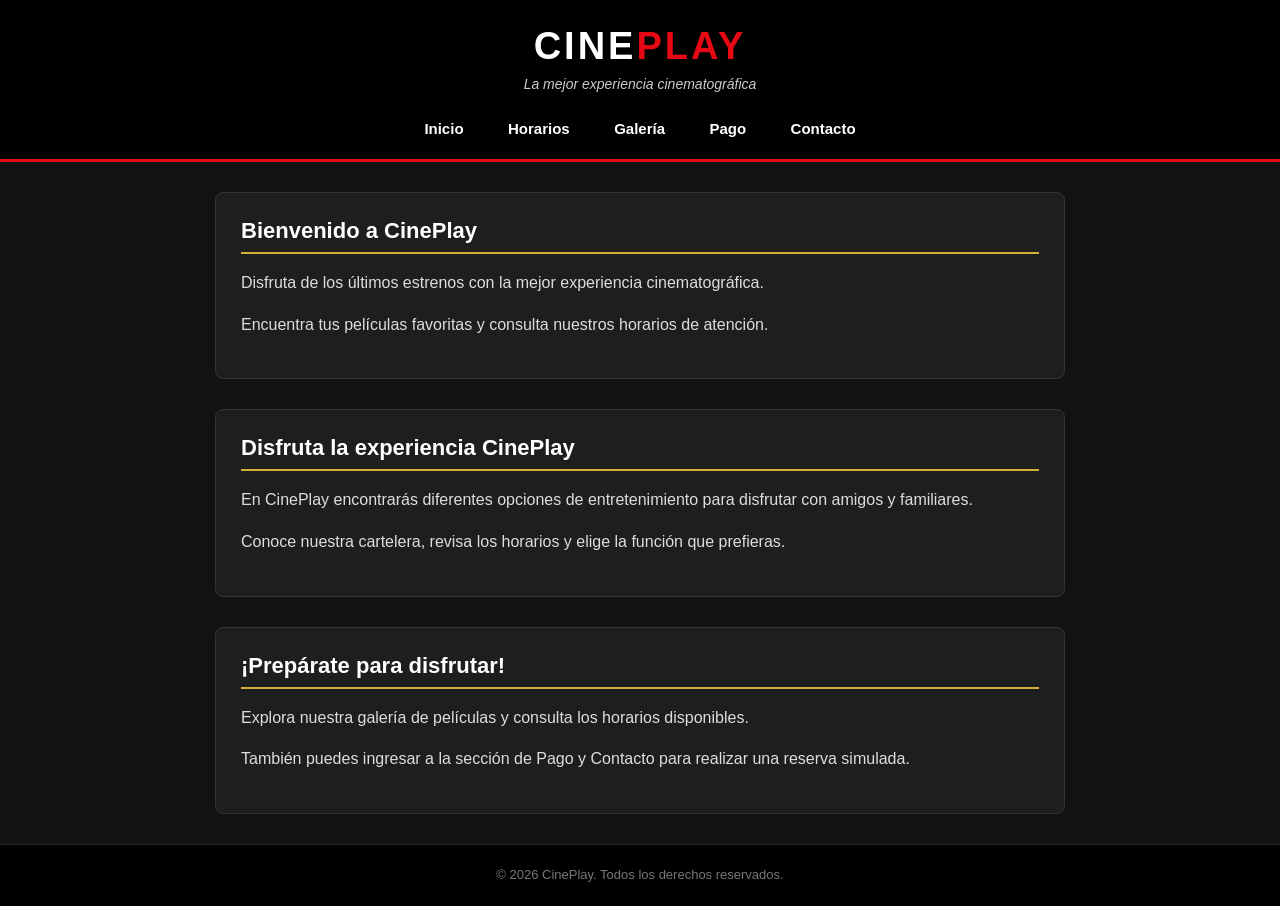
==== index.html @ 296383da "restructure to deploy in ghpages" ====
<!DOCTYPE html>
<html lang="es">
    <head>
        <title>CinePlay - Inicio</title>
        <meta charset="UTF-8">
        <meta name="viewport" content="width=device-width, initial-scale=1.0">

        <!-- Conexión con la hoja de estilos -->
        <link rel="stylesheet" href="estilos.css">
    </head>

    <body>

        <!-- ENCABEZADO Y LOGO DE CINEPLAY -->
        <header>
            <h1>
                <span>CINE</span><span>PLAY</span>
            </h1>

            <p>La mejor experiencia cinematográfica</p>

            <!-- Menú de navegación -->
            <nav>
                <ul>
                <li><a href="index.html">Inicio</a></li>
                <li><a href="horarios.html">Horarios</a></li>
                <li><a href="galeria.html">Galería</a></li>
                <li><a href="pago-contacto.html">Pago</a></li>
                <li><a href="form-contacto.html">Contacto</a></li>
                </ul>
            </nav>
        </header>

        <!-- CONTENIDO PRINCIPAL -->
        <main>

            <!-- Sección de bienvenida -->
            <section>
                <h2>Bienvenido a CinePlay</h2>

                <p>
                    Disfruta de los últimos estrenos con la mejor
                    experiencia cinematográfica.
                </p>

                <p>
                    Encuentra tus películas favoritas y consulta
                    nuestros horarios de atención.
                </p>
            </section>

            <!-- Sección de información -->
            <section>
                <h2>Disfruta la experiencia CinePlay</h2>

                <p>
                    En CinePlay encontrarás diferentes opciones de
                    entretenimiento para disfrutar con amigos y familiares.
                </p>

                <p>
                    Conoce nuestra cartelera, revisa los horarios
                    y elige la función que prefieras.
                </p>
            </section>

            <!-- Sección de invitación -->
            <section>
                <h2>¡Prepárate para disfrutar!</h2>

                <p>
                    Explora nuestra galería de películas y consulta
                    los horarios disponibles.
                </p>

                <p>
                    También puedes ingresar a la sección de Pago y
                    Contacto para realizar una reserva simulada.
                </p>
            </section>

        </main>

        <!-- PIE DE PÁGINA -->
        <footer>
            <p>&copy; 2026 CinePlay. Todos los derechos reservados.</p>
        </footer>

    </body>
</html>
---- estilos.css ----
/* ==========================================
   1. ESTILOS GENERALES
   ========================================== */

body {
    background-color: #121212;
    color: #ffffff;
    font-family: Arial, Helvetica, sans-serif;
    margin: 0;
    padding: 0;
}


/* ==========================================
   2. ENCABEZADO Y NAVEGACIÓN
   ========================================== */

header {
    background-color: #000000;
    text-align: center;
    padding: 25px 15px 15px 15px;
    border-bottom: 3px solid #e50914;
}

/* Nombre de la marca */

header h1 {
    font-size: 38px;
    margin: 0;
    letter-spacing: 3px;
    font-weight: bold;
}

header h1 span:nth-child(1) {
    color: #ffffff;
}

header h1 span:nth-child(2) {
    color: #e50914;
}

header p {
    color: #cccccc;
    font-size: 14px;
    margin-top: 5px;
    margin-bottom: 20px;
    font-style: italic;
}


/* Menú de navegación */

nav ul {
    list-style: none;
    padding: 0;
    margin: 0;
}

nav li {
    display: inline-block;
    margin: 0 12px;
}

nav a {
    color: #ffffff;
    text-decoration: none;
    font-weight: bold;
    font-size: 15px;
    padding: 5px 8px;
}

nav a:hover {
    color: #e50914;
    border-bottom: 2px solid #e50914;
}


/* ==========================================
   3. CONTENIDO PRINCIPAL
   ========================================== */

main {
    width: 90%;
    max-width: 850px;
    margin: 30px auto;
}

section {
    background-color: #1e1e1e;
    padding: 25px;
    margin-bottom: 30px;
    border-radius: 8px;
    border: 1px solid #333333;
}

h2 {
    color: #ffffff;
    font-size: 22px;
    margin-top: 0;
    margin-bottom: 15px;
    padding-bottom: 8px;
    border-bottom: 2px solid #d4af37;
}

p {
    line-height: 1.6;
    color: #dddddd;
}

ul {
    color: #dddddd;
    line-height: 1.8;
}


/* ==========================================
   4. FORMULARIOS
   ========================================== */

form {
    margin-top: 15px;
}

fieldset {
    border: 1px solid #444444;
    border-radius: 6px;
    padding: 20px;
    margin-bottom: 20px;
    background-color: #181818;
}

legend {
    color: #d4af37;
    font-weight: bold;
    font-size: 16px;
    padding: 0 10px;
}

label {
    display: inline-block;
    margin-bottom: 6px;
    font-weight: bold;
    font-size: 14px;
    color: #ffffff;
}


/* Campos de los formularios */

input[type="text"],
input[type="number"],
input[type="month"],
input[type="password"],
input[type="email"],
select,
textarea {
    width: 100%;
    padding: 10px;
    background-color: #2a2a2a;
    border: 1px solid #555555;
    color: #ffffff;
    border-radius: 4px;
    font-size: 14px;
    box-sizing: border-box;
}


/* Efecto al seleccionar un campo */

input:focus,
select:focus,
textarea:focus {
    border-color: #d4af37;
    outline: none;
    background-color: #333333;
}

textarea {
    resize: vertical;
}


/* ==========================================
   5. BOTONES
   ========================================== */

button[type="submit"] {
    background-color: #e50914;
    color: #ffffff;
    border: none;
    padding: 12px 28px;
    font-size: 16px;
    font-weight: bold;
    border-radius: 4px;
    cursor: pointer;
}

button[type="submit"]:hover {
    background-color: #b20710;
}


/* ==========================================
   6. PIE DE PÁGINA
   ========================================== */

footer {
    background-color: #000000;
    text-align: center;
    padding: 20px 10px;
    border-top: 1px solid #222222;
}

footer p {
    color: #777777;
    font-size: 13px;
    margin: 0;
}
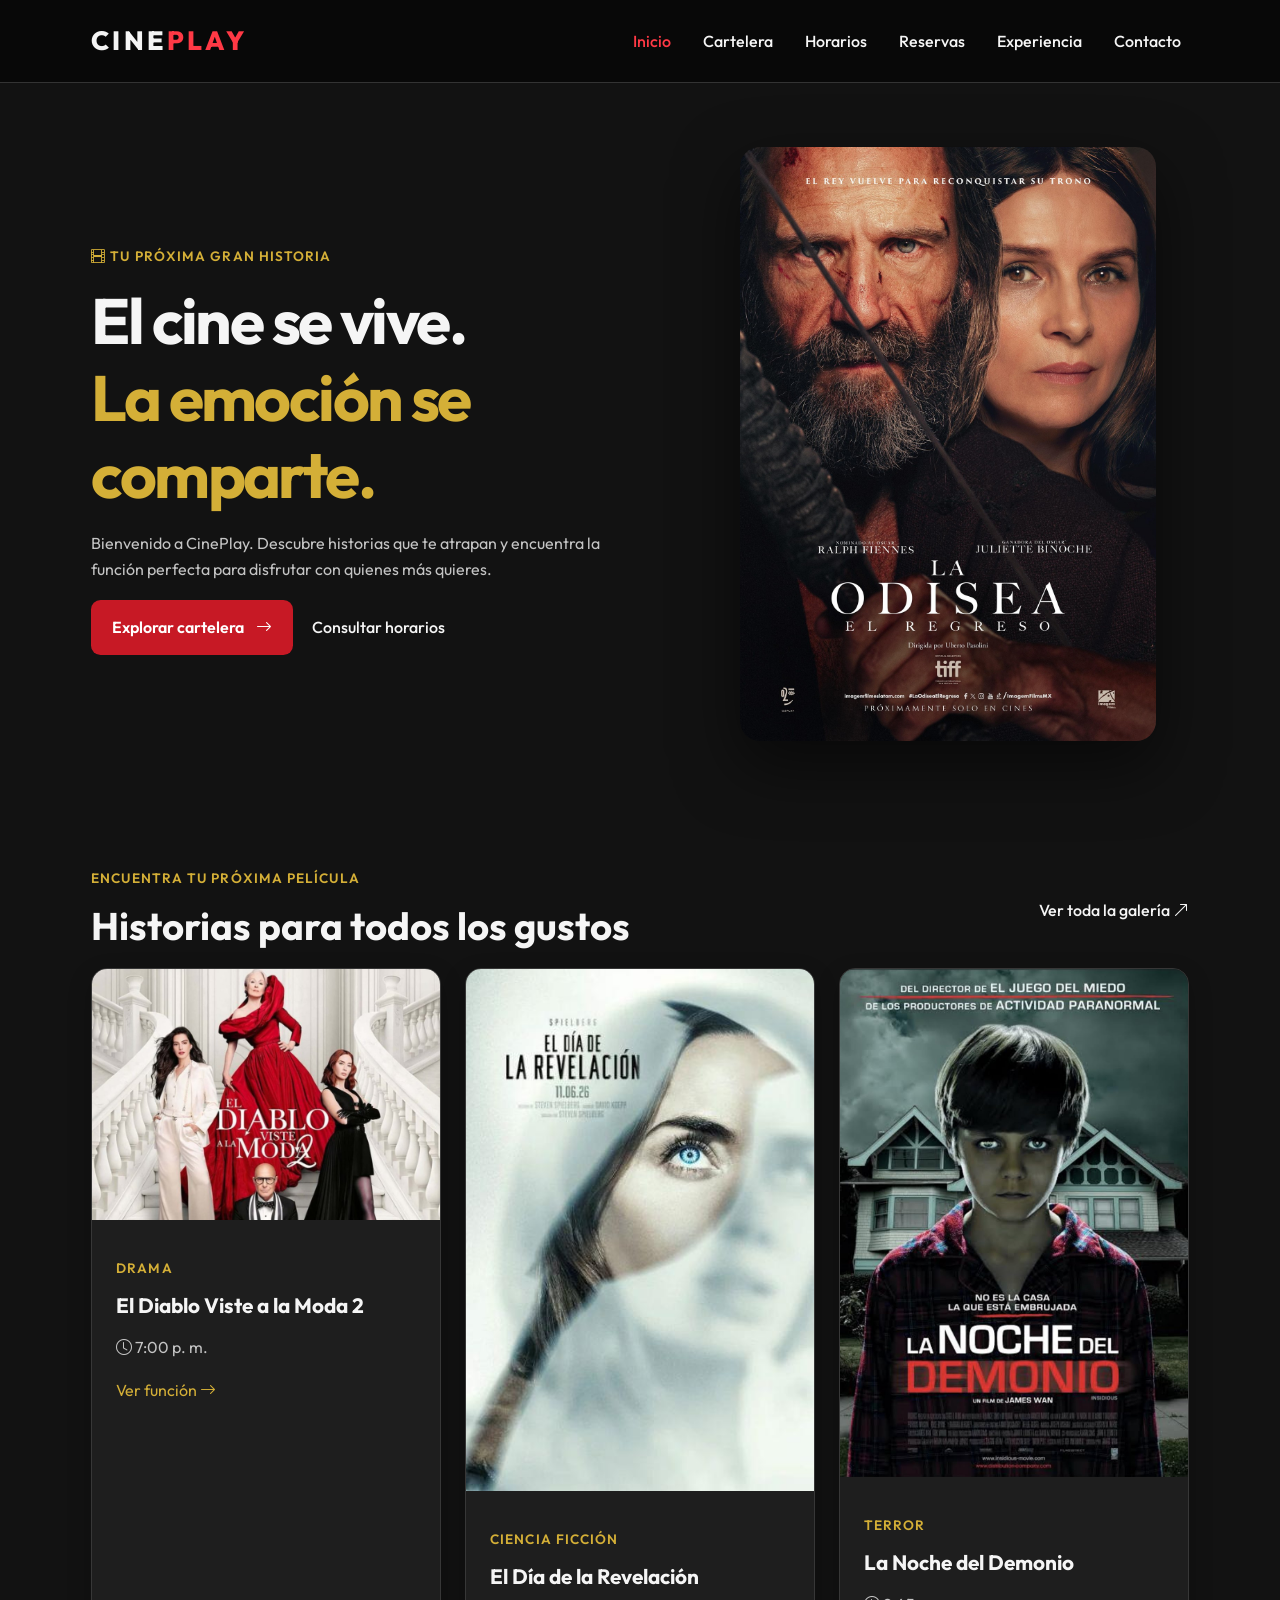
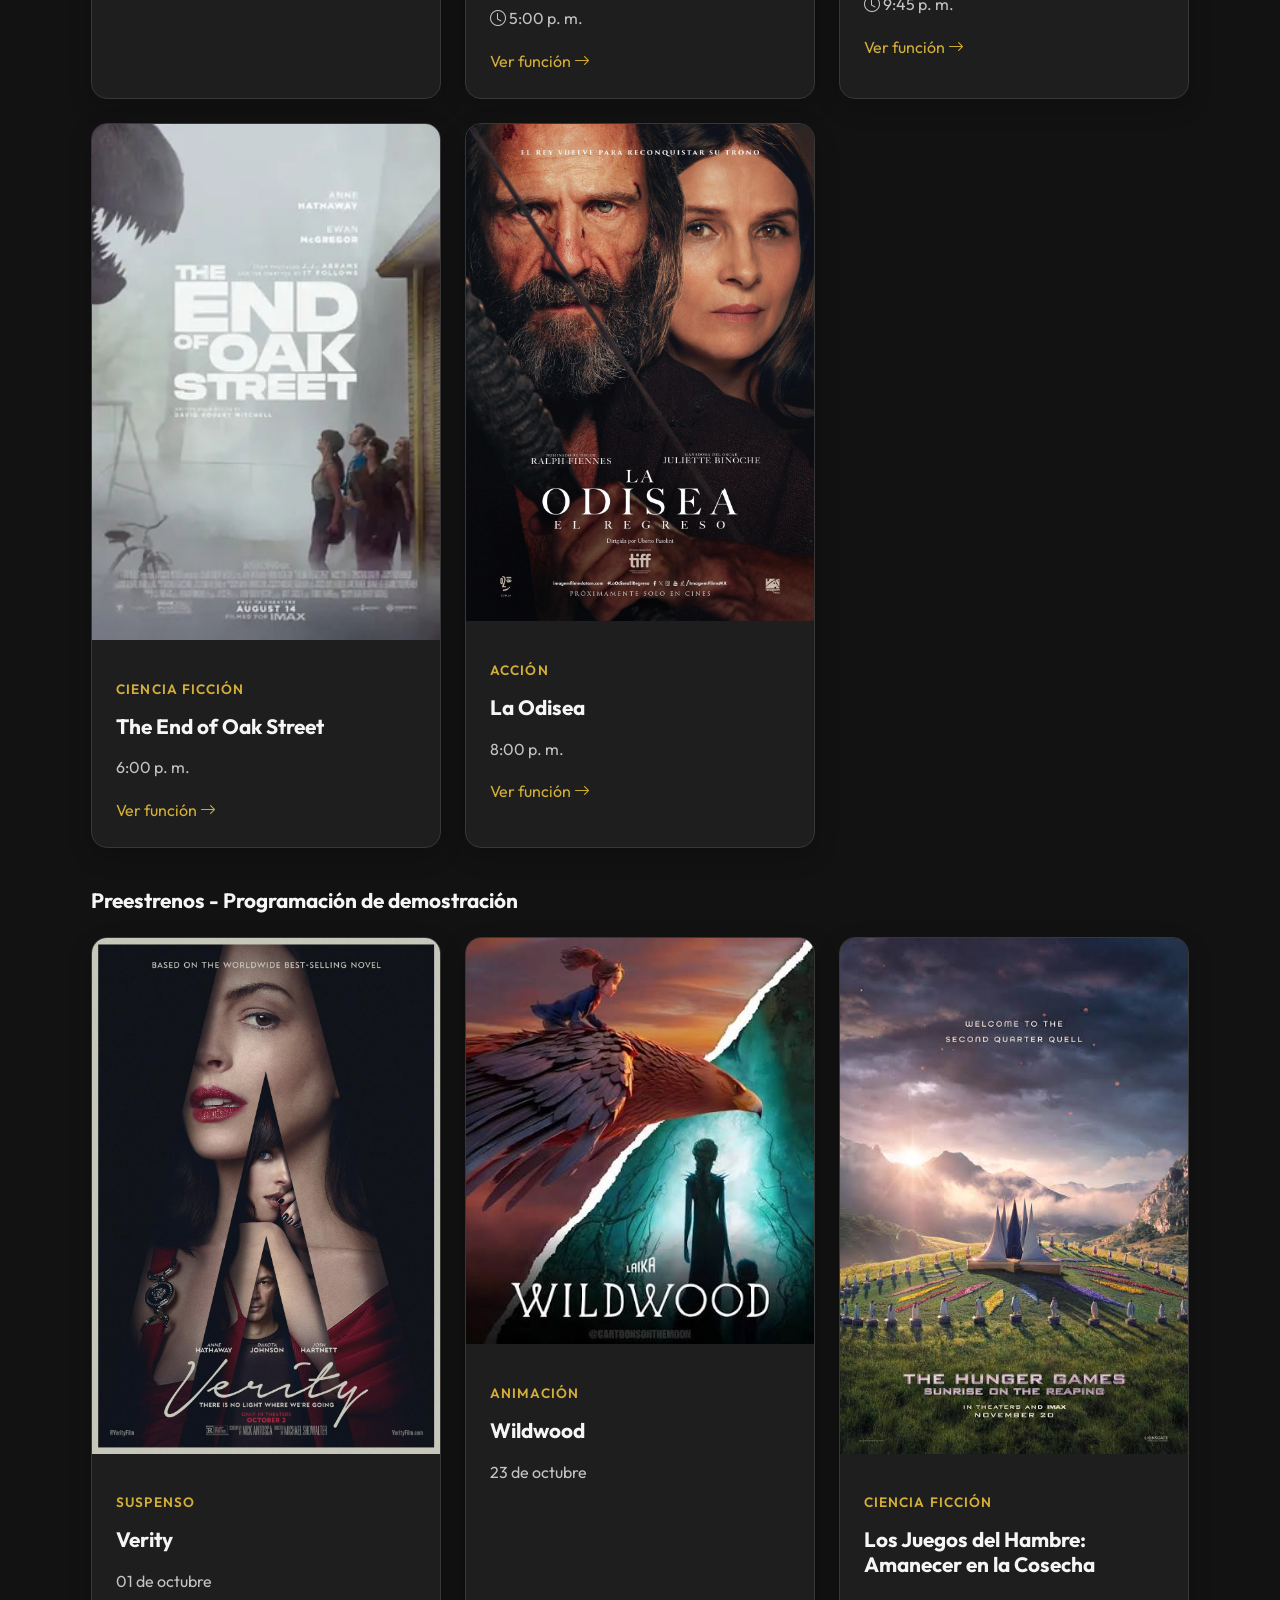
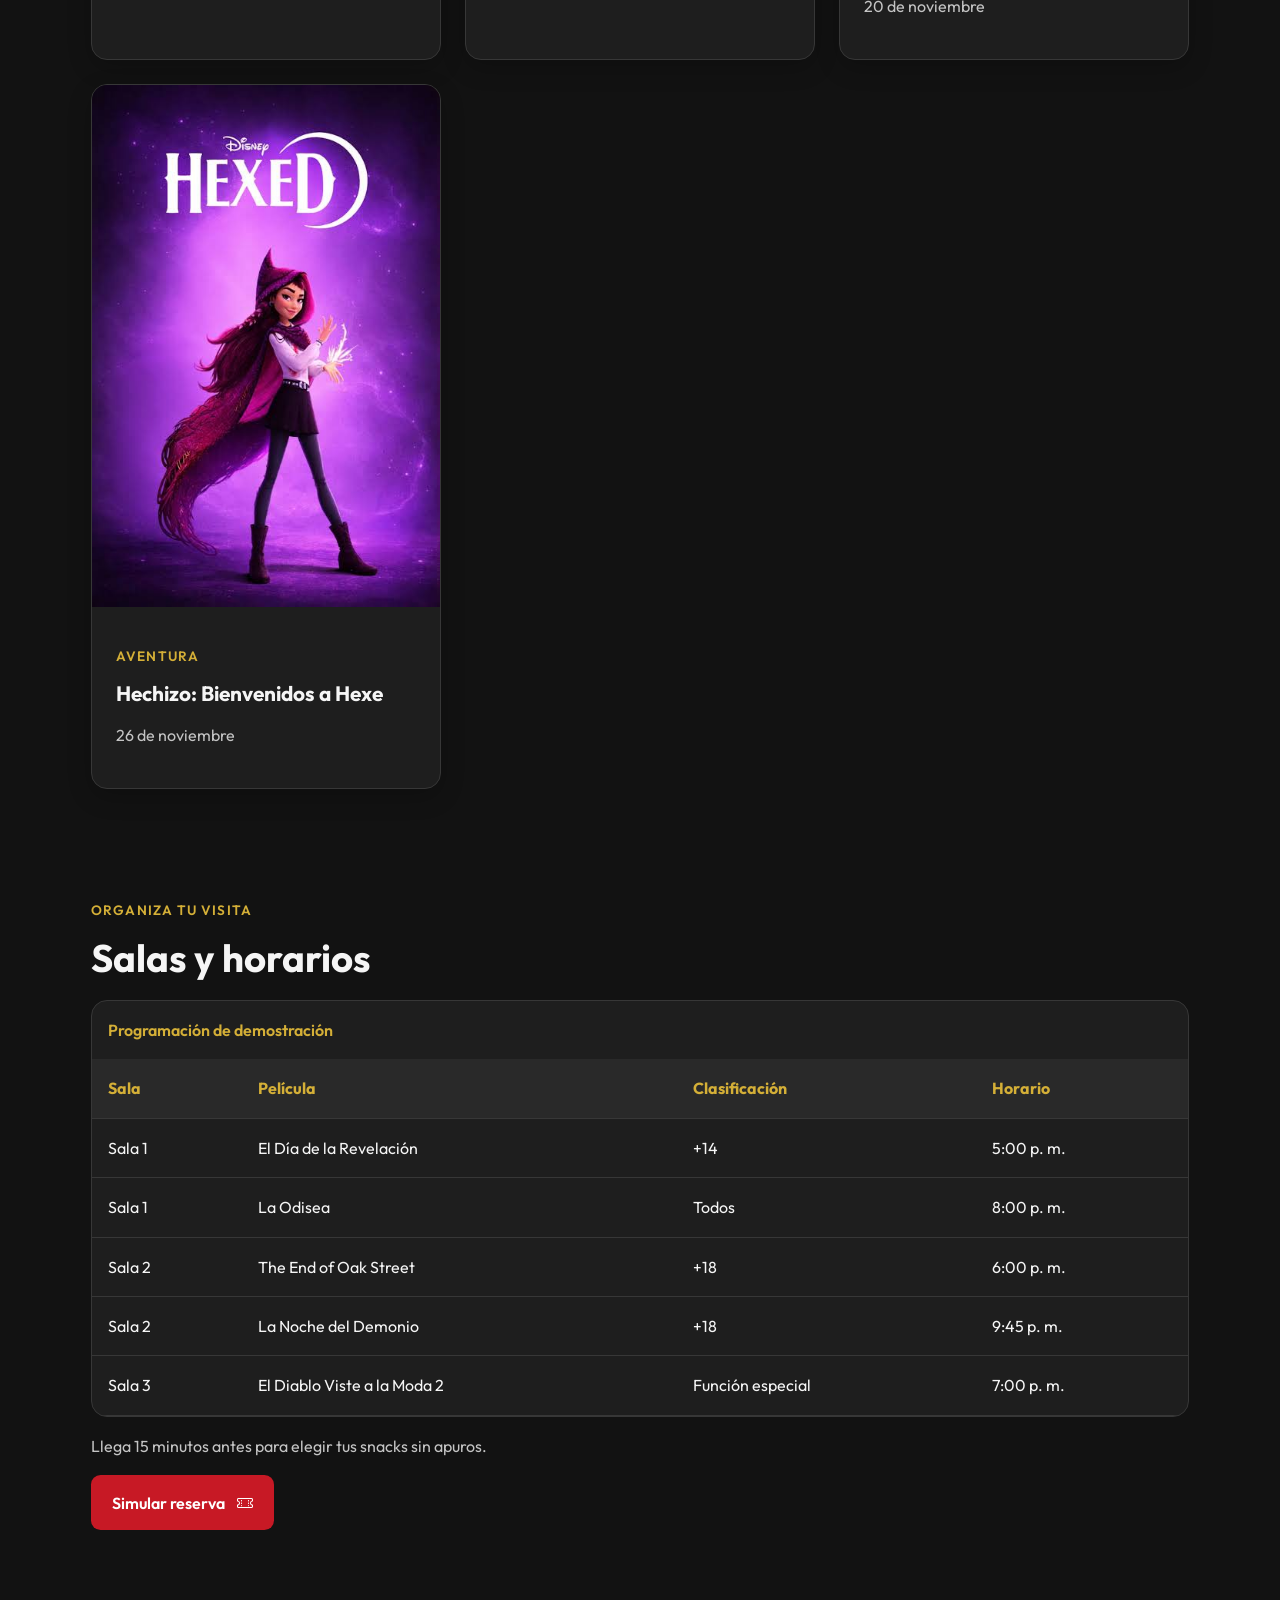
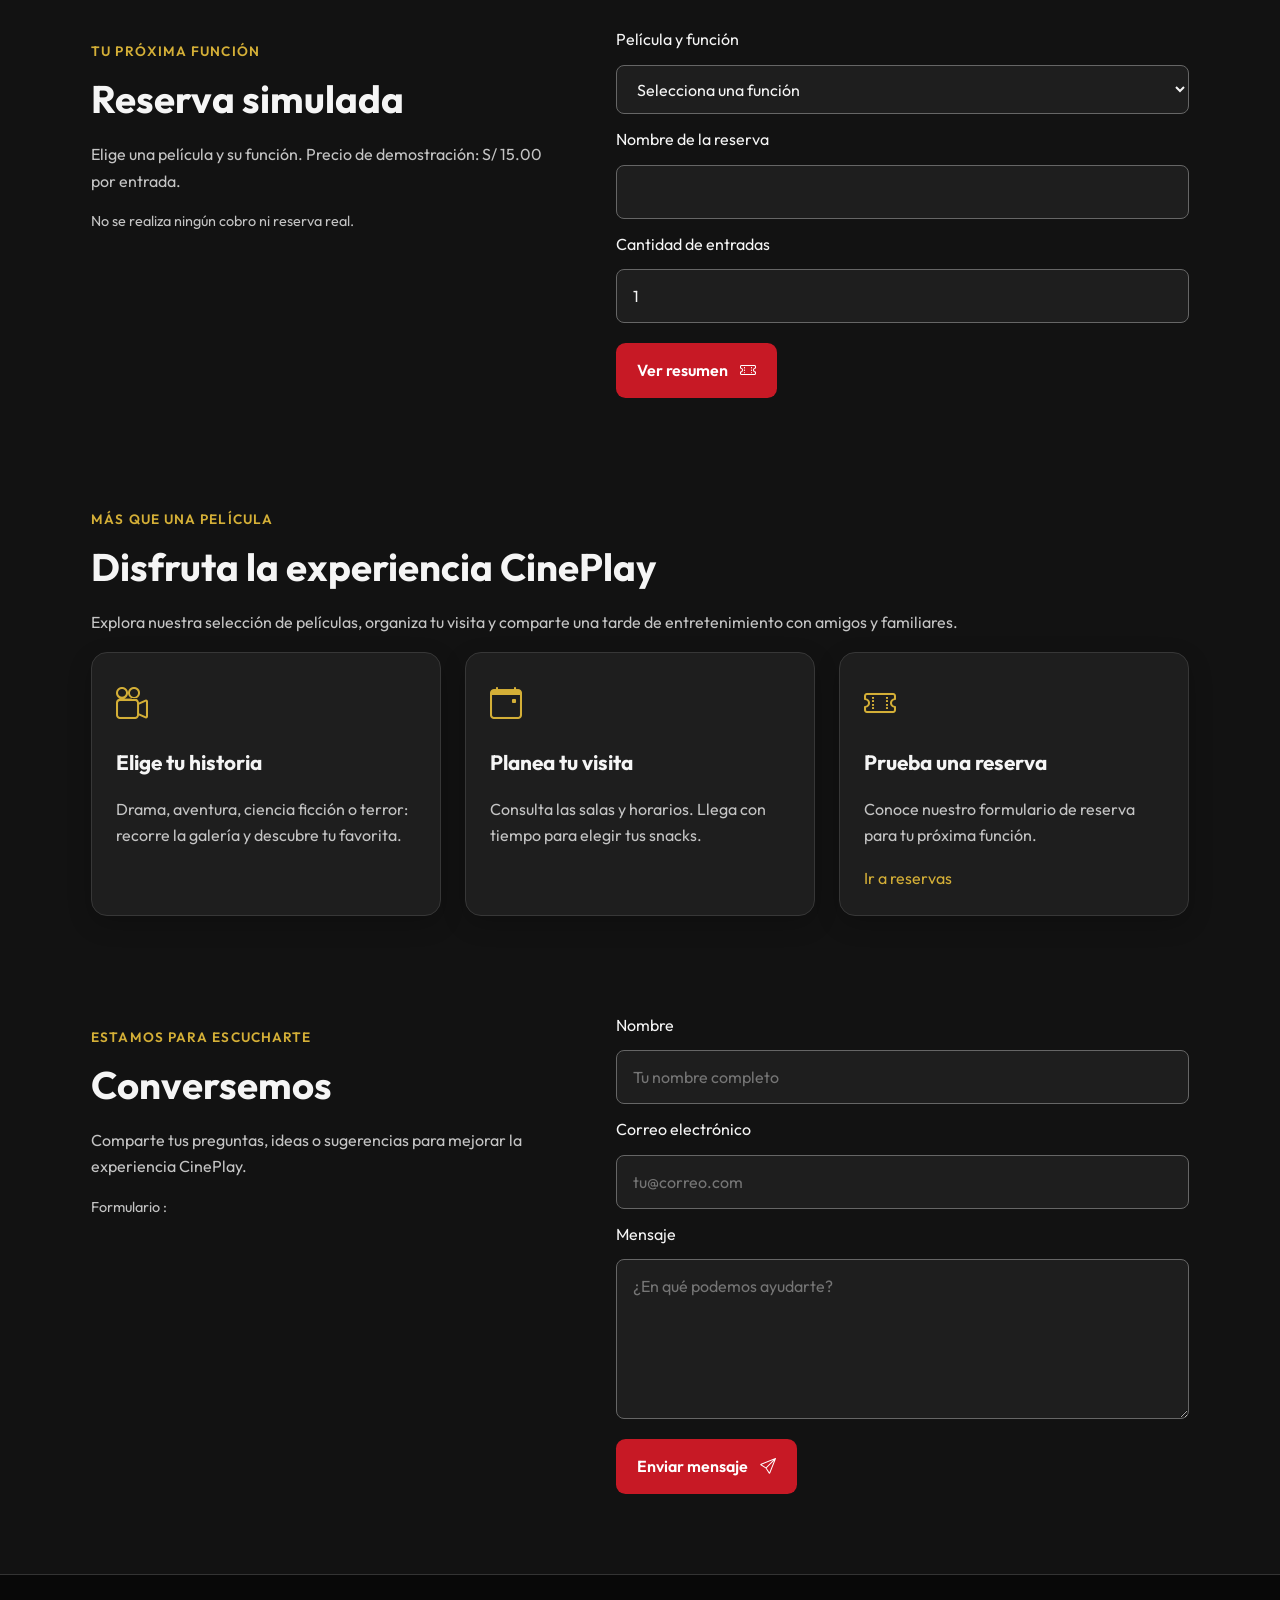
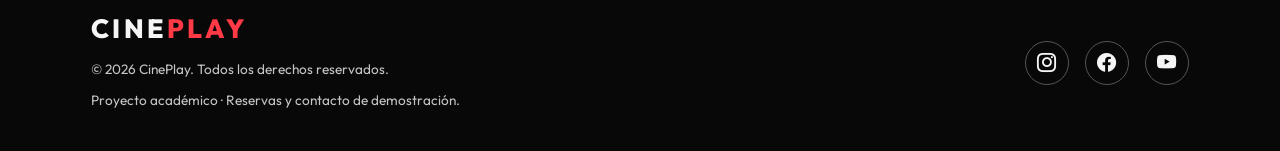
==== commit f9c61f4f: "Refactoring all code made in master" ====
--- a/index.html
+++ b/index.html
@@ -1,90 +1,183 @@
 <!DOCTYPE html>
 <html lang="es">
-    <head>
-        <title>CinePlay - Inicio</title>
-        <meta charset="UTF-8">
-        <meta name="viewport" content="width=device-width, initial-scale=1.0">
-
-        <!-- Conexión con la hoja de estilos -->
-        <link rel="stylesheet" href="estilos.css">
-    </head>
-
-    <body>
-
-        <!-- ENCABEZADO Y LOGO DE CINEPLAY -->
-        <header>
-            <h1>
-                <span>CINE</span><span>PLAY</span>
-            </h1>
-
-            <p>La mejor experiencia cinematográfica</p>
-
-            <!-- Menú de navegación -->
-            <nav>
+<head>
+    <meta charset="UTF-8">
+    <meta name="viewport" content="width=device-width, initial-scale=1.0">
+    <meta name="description" content="Descubre la cartelera de CinePlay, consulta horarios y disfruta del cine con amigos y familia.">
+    <title>CinePlay — Vive el cine</title>
+    <link rel="preconnect" href="https://fonts.googleapis.com">
+    <link rel="preconnect" href="https://fonts.gstatic.com" crossorigin>
+    <link href="https://fonts.googleapis.com/css2?family=Outfit:wght@400;500;600;700;800&display=swap" rel="stylesheet">
+    <link rel="stylesheet" href="https://cdn.jsdelivr.net/npm/bootstrap-icons@1.11.3/font/bootstrap-icons.min.css">
+    <link rel="stylesheet" href="style.css">
+    <script src="script.js" defer></script>
+</head>
+<body>
+    <a class="skip-link" href="#contenido">Saltar al contenido</a>
+    <header class="site-header">
+        <div class="container header-inner">
+            <a class="brand" href="#inicio" aria-label="CinePlay, inicio">CINE<span>PLAY</span></a>
+            <button class="menu-toggle" type="button" aria-expanded="false" aria-controls="menu-principal" hidden>
+                <i class="bi bi-list" aria-hidden="true"></i><span>Menú</span>
+            </button>
+            <nav id="menu-principal" aria-label="Navegación principal">
                 <ul>
-                <li><a href="index.html">Inicio</a></li>
-                <li><a href="horarios.html">Horarios</a></li>
-                <li><a href="galeria.html">Galería</a></li>
-                <li><a href="pago-contacto.html">Pago</a></li>
-                <li><a href="form-contacto.html">Contacto</a></li>
+                    <li><a href="#inicio" aria-current="location">Inicio</a></li>
+                    <li><a href="#cartelera">Cartelera</a></li>
+                    <li><a href="#horarios">Horarios</a></li>
+                    <li><a href="#reservas">Reservas</a></li>
+                    <li><a href="#experiencia">Experiencia</a></li>
+                    <li><a href="#contacto">Contacto</a></li>
                 </ul>
             </nav>
-        </header>
-
-        <!-- CONTENIDO PRINCIPAL -->
-        <main>
-
-            <!-- Sección de bienvenida -->
-            <section>
-                <h2>Bienvenido a CinePlay</h2>
-
-                <p>
-                    Disfruta de los últimos estrenos con la mejor
-                    experiencia cinematográfica.
-                </p>
-
-                <p>
-                    Encuentra tus películas favoritas y consulta
-                    nuestros horarios de atención.
-                </p>
-            </section>
-
-            <!-- Sección de información -->
-            <section>
-                <h2>Disfruta la experiencia CinePlay</h2>
-
-                <p>
-                    En CinePlay encontrarás diferentes opciones de
-                    entretenimiento para disfrutar con amigos y familiares.
-                </p>
-
-                <p>
-                    Conoce nuestra cartelera, revisa los horarios
-                    y elige la función que prefieras.
-                </p>
-            </section>
-
-            <!-- Sección de invitación -->
-            <section>
-                <h2>¡Prepárate para disfrutar!</h2>
-
-                <p>
-                    Explora nuestra galería de películas y consulta
-                    los horarios disponibles.
-                </p>
-
-                <p>
-                    También puedes ingresar a la sección de Pago y
-                    Contacto para realizar una reserva simulada.
-                </p>
-            </section>
-
-        </main>
-
-        <!-- PIE DE PÁGINA -->
-        <footer>
-            <p>&copy; 2026 CinePlay. Todos los derechos reservados.</p>
-        </footer>
-
-    </body>
-</html>+        </div>
+    </header>
+    <main id="contenido">
+        <section class="hero container" id="inicio" aria-labelledby="hero-title">
+            <div class="hero-copy">
+                <p class="eyebrow"><i class="bi bi-film" aria-hidden="true"></i> Tu próxima gran historia</p>
+                <h1 id="hero-title">El cine se vive.<br><span>La emoción se comparte.</span></h1>
+                <p>Bienvenido a CinePlay. Descubre historias que te atrapan y encuentra la función perfecta para disfrutar con quienes más quieres.</p>
+                <a class="button" href="#cartelera">Explorar cartelera <i class="bi bi-arrow-right" aria-hidden="true"></i></a>
+                <a class="text-link" href="#horarios">Consultar horarios</a>
+            </div>
+            <picture class="hero-picture">
+                <source media="(min-width: 1024px)" srcset="img/hero-1200.jpg">
+                <source media="(min-width: 768px)" srcset="img/hero-800.jpg">
+                <img src="img/hero-480.jpg" alt="Póster de La Odisea, una aventura cinematográfica" width="480" height="686" fetchpriority="high">
+            </picture>
+        </section>
+        <section class="container section" id="cartelera" aria-labelledby="cartelera-title">
+            <div class="section-heading">
+                <div><p class="eyebrow">Encuentra tu próxima película</p><h2 id="cartelera-title">Historias para todos los gustos</h2></div>
+                <a class="text-link" href="#cartelera">Ver toda la galería <i class="bi bi-arrow-up-right" aria-hidden="true"></i></a>
+            </div>
+            <div class="movie-grid">
+                <article class="movie-card">
+                    <img src="img/Moda2.jpg" alt="Póster de El Diablo Viste a la Moda 2" width="870" height="627" loading="lazy" decoding="async">
+                    <div class="card-copy"><p class="eyebrow">Drama</p><h3>El Diablo Viste a la Moda 2</h3><p><i class="bi bi-clock" aria-hidden="true"></i> 7:00 p. m.</p><a href="#horarios">Ver función <i class="bi bi-arrow-right" aria-hidden="true"></i></a></div>
+                </article>
+                <article class="movie-card">
+                    <img src="img/Revelacion.jpg" alt="Póster de El Día de la Revelación" width="400" height="600" loading="lazy" decoding="async">
+                    <div class="card-copy"><p class="eyebrow">Ciencia ficción</p><h3>El Día de la Revelación</h3><p><i class="bi bi-clock" aria-hidden="true"></i> 5:00 p. m.</p><a href="#horarios">Ver función <i class="bi bi-arrow-right" aria-hidden="true"></i></a></div>
+                </article>
+                <article class="movie-card">
+                    <img src="img/NocheDemonio.jpg" alt="Póster de La Noche del Demonio" width="1000" height="1460" loading="lazy" decoding="async">
+                    <div class="card-copy"><p class="eyebrow">Terror</p><h3>La Noche del Demonio</h3><p><i class="bi bi-clock" aria-hidden="true"></i> 9:45 p. m.</p><a href="#horarios">Ver función <i class="bi bi-arrow-right" aria-hidden="true"></i></a></div>
+                </article>
+<article class="movie-card">
+                    <img src="img/EndOakStreet.jpg" alt="Póster de The End of Oak Street" width="259" height="384" loading="lazy" decoding="async">
+                    <div class="card-copy"><p class="eyebrow">Ciencia ficción</p><h3>The End of Oak Street</h3><p>6:00 p. m.</p><a href="#horarios">Ver función <i class="bi bi-arrow-right" aria-hidden="true"></i></a></div>
+                </article>
+<article class="movie-card">
+                    <img src="img/Odisea.jpg" alt="Póster de La Odisea" width="2100" height="3000" loading="lazy" decoding="async">
+                    <div class="card-copy"><p class="eyebrow">Acción</p><h3>La Odisea</h3><p>8:00 p. m.</p><a href="#horarios">Ver función <i class="bi bi-arrow-right" aria-hidden="true"></i></a></div>
+                </article>
+            </div>
+            <h3 class="subheading">Preestrenos - Programación de demostración</h3>
+            <div class="movie-grid">
+<article class="movie-card">
+                    <img src="img/Verity.jpg" alt="Póster de Verity" width="1080" height="1600" loading="lazy" decoding="async">
+                    <div class="card-copy"><p class="eyebrow">Suspenso</p><h3>Verity</h3><p>01 de octubre</p></div>
+                </article>
+<article class="movie-card">
+                    <img src="img/Wildwood.jpg" alt="Póster de Wildwood" width="414" height="483" loading="lazy" decoding="async">
+                    <div class="card-copy"><p class="eyebrow">Animación</p><h3>Wildwood</h3><p>23 de octubre</p></div>
+                </article>
+<article class="movie-card">
+                    <img src="img/HungerGames.jpg" alt="Póster de Los Juegos del Hambre: Amanecer en la Cosecha" width="455" height="674" loading="lazy" decoding="async">
+                    <div class="card-copy"><p class="eyebrow">Ciencia ficción</p><h3>Los Juegos del Hambre: Amanecer en la Cosecha</h3><p>20 de noviembre</p></div>
+                </article>
+<article class="movie-card">
+                    <img src="img/Hexed.jpg" alt="Póster de Hechizo: Bienvenidos a Hexe" width="452" height="678" loading="lazy" decoding="async">
+                    <div class="card-copy"><p class="eyebrow">Aventura</p><h3>Hechizo: Bienvenidos a Hexe</h3><p>26 de noviembre</p></div>
+                </article>
+            </div>
+        </section>
+        <section class="container section" id="horarios" aria-labelledby="horarios-title">
+            <p class="eyebrow">Organiza tu visita</p><h2 id="horarios-title">Salas y horarios</h2>
+            <div class="table-container" tabindex="0" role="region" aria-label="Tabla de horarios con desplazamiento horizontal">
+                <table>
+                    <caption>Programación de demostración</caption>
+                    <thead><tr><th scope="col">Sala</th><th scope="col">Película</th><th scope="col">Clasificación</th><th scope="col">Horario</th></tr></thead>
+                    <tbody>
+                        <tr><td>Sala 1</td><td>El Día de la Revelación</td><td>+14</td><td>5:00 p. m.</td></tr>
+                        <tr><td>Sala 1</td><td>La Odisea</td><td>Todos</td><td>8:00 p. m.</td></tr>
+                        <tr><td>Sala 2</td><td>The End of Oak Street</td><td>+18</td><td>6:00 p. m.</td></tr>
+                        <tr><td>Sala 2</td><td>La Noche del Demonio</td><td>+18</td><td>9:45 p. m.</td></tr>
+                        <tr><td>Sala 3</td><td>El Diablo Viste a la Moda 2</td><td>Función especial</td><td>7:00 p. m.</td></tr>
+                    </tbody>
+                </table>
+            </div>
+            <p>Llega 15 minutos antes para elegir tus snacks sin apuros.</p>
+            <a class="button" href="#reservas">Simular reserva <i class="bi bi-ticket-perforated" aria-hidden="true"></i></a>
+        </section>
+        <section class="contacto container section" id="reservas" aria-labelledby="reservas-title">
+            <div><p class="eyebrow">Tu próxima función</p><h2 id="reservas-title">Reserva simulada</h2><p>Elige una película y su función. Precio de demostración: S/ 15.00 por entrada.</p><p class="form-note">No se realiza ningún cobro ni reserva real.</p></div>
+            <div>
+                <form id="reservation-form">
+                    <label for="funcion">Película y función</label>
+                    <select id="funcion" name="funcion" required>
+                        <option value="">Selecciona una función</option>
+                        <option value="revelacion">El Día de la Revelación - 5:00 p. m.</option>
+                        <option value="endoakstreet">The End of Oak Street - 6:00 p. m.</option>
+                        <option value="moda2">El Diablo Viste a la Moda 2 - 7:00 p. m.</option>
+                        <option value="odisea">La Odisea - 8:00 p. m.</option>
+                        <option value="noche-demonio">La Noche del Demonio - 9:45 p. m.</option>
+                    </select>
+                    <label for="titular">Nombre de la reserva</label>
+                    <input id="titular" name="titular" type="text" autocomplete="name" required maxlength="100">
+                    <label for="cantidad">Cantidad de entradas</label>
+                    <input id="cantidad" name="cantidad" type="number" min="1" max="10" step="1" value="1" required>
+                    <button class="button" type="submit">Ver resumen <i class="bi bi-ticket-perforated" aria-hidden="true"></i></button>
+                    <noscript>Activa JavaScript para probar la reserva simulada.</noscript>
+                </form>
+            </div>
+        </section>
+        <section class="container section" id="experiencia" aria-labelledby="experiencia-title">
+            <p class="eyebrow">Más que una película</p><h2 id="experiencia-title">Disfruta la experiencia CinePlay</h2>
+            <p>Explora nuestra selección de películas, organiza tu visita y comparte una tarde de entretenimiento con amigos y familiares.</p>
+            <div class="experience-grid">
+                <article class="feature"><i class="bi bi-camera-reels" aria-hidden="true"></i><h3>Elige tu historia</h3><p>Drama, aventura, ciencia ficción o terror: recorre la galería y descubre tu favorita.</p></article>
+                <article class="feature"><i class="bi bi-calendar-event" aria-hidden="true"></i><h3>Planea tu visita</h3><p>Consulta las salas y horarios. Llega con tiempo para elegir tus snacks.</p></article>
+                <article class="feature"><i class="bi bi-ticket-perforated" aria-hidden="true"></i><h3>Prueba una reserva</h3><p>Conoce nuestro formulario de reserva para tu próxima función.</p><a href="#reservas">Ir a reservas</a></article>
+            </div>
+        </section>
+        <section class="contacto container section" id="contacto" aria-labelledby="contacto-title">
+            <div><p class="eyebrow">Estamos para escucharte</p><h2 id="contacto-title">Conversemos</h2><p>Comparte tus preguntas, ideas o sugerencias para mejorar la experiencia CinePlay.</p><p class="form-note">Formulario :</p></div>
+            <form id="contact-form">
+                <label for="nombre">Nombre</label>
+                <input id="nombre" name="nombre" type="text" autocomplete="name" placeholder="Tu nombre completo" required maxlength="100">
+                <label for="correo">Correo electrónico</label>
+                <input id="correo" name="correo" type="email" autocomplete="email" placeholder="tu@correo.com" required maxlength="254">
+                <label for="mensaje">Mensaje</label>
+                <textarea id="mensaje" name="mensaje" rows="5" placeholder="¿En qué podemos ayudarte?" required maxlength="2000"></textarea>
+                <button class="button" type="submit">Enviar mensaje <i class="bi bi-send" aria-hidden="true"></i></button>
+                <noscript>Activa JavaScript para probar el formulario de demostración.</noscript>
+            </form>
+        </section>
+    </main>
+    <footer>
+        <div class="container footer-inner">
+            <div><a class="brand" href="#inicio">CINE<span>PLAY</span></a><p>&copy; 2026 CinePlay. Todos los derechos reservados.</p><p>Proyecto académico · Reservas y contacto de demostración.</p></div>
+            <div class="social-icons" aria-label="Redes sociales de referencia">
+                <a href="https://www.instagram.com/" aria-label="Instagram (sitio general)"><i class="bi bi-instagram" aria-hidden="true"></i></a>
+                <a href="https://www.facebook.com/" aria-label="Facebook (sitio general)"><i class="bi bi-facebook" aria-hidden="true"></i></a>
+                <a href="https://www.youtube.com/" aria-label="YouTube (sitio general)"><i class="bi bi-youtube" aria-hidden="true"></i></a>
+            </div>
+        </div>
+    </footer>
+    <dialog id="simulation-modal" class="simulation-modal" aria-labelledby="simulation-title" aria-describedby="simulation-message simulation-timeout">
+        <button id="simulation-close" class="modal-close" type="button" aria-label="Cerrar simulación" autofocus>&times;</button>
+        <h2 id="simulation-title"></h2>
+        <p id="simulation-message"></p>
+        <dl id="simulation-details" hidden>
+            <dt>Función</dt><dd id="summary-function"></dd>
+            <dt>Nombre</dt><dd id="summary-name"></dd>
+            <dt>Entradas</dt><dd id="summary-count"></dd>
+            <dt>Total simulado</dt><dd id="summary-total"></dd>
+        </dl>
+        <p id="simulation-timeout" class="form-note">Se cerrará automáticamente en 10 segundos. 🚀</p>
+    </dialog>
+</body>
+</html>
--- a/style.css
+++ b/style.css
@@ -0,0 +1,532 @@
+:root {
+    color-scheme: dark;
+    --bg: #121212;
+    --surface: #1e1e1e;
+    --text: #f5f5f5;
+    --muted: #c4c4c4;
+    --accent: #ff3945;
+    --gold: #d4af37;
+}
+
+* {
+    box-sizing: border-box;
+}
+
+html {
+    scroll-behavior: smooth;
+    scroll-padding-top: 2rem;
+}
+
+body {
+    margin: 0;
+    width: 100%;
+    background: var(--bg);
+    color: var(--text);
+    font-family: "Outfit", Arial, sans-serif;
+    line-height: 1.65;
+}
+
+img {
+    display: block;
+    max-width: 100%;
+    height: auto;
+}
+
+a {
+    color: inherit;
+    text-decoration: none;
+    transition: color .2s ease, background-color .2s ease;
+}
+
+a:hover {
+    color: var(--accent);
+}
+
+button,
+input,
+select,
+textarea {
+    font: inherit;
+}
+
+button {
+    cursor: pointer;
+}
+
+:focus-visible {
+    outline: 3px solid var(--gold);
+    outline-offset: 4px;
+}
+
+.container {
+    width: 100%;
+    max-width: 75rem;
+    margin-inline: auto;
+    padding-inline: 6%;
+}
+
+.site-header {
+    background: #080808;
+    border-bottom: 1px solid #333;
+}
+
+.header-inner {
+    display: flex;
+    flex-wrap: wrap;
+    align-items: center;
+    justify-content: space-between;
+    gap: 1rem;
+    padding-block: 1.2rem;
+}
+
+.brand {
+    font-size: 1.65rem;
+    font-weight: 800;
+    letter-spacing: .12em;
+}
+
+.brand span {
+    color: var(--accent);
+}
+
+nav {
+    width: 100%;
+}
+
+nav ul {
+    display: flex;
+    flex-direction: column;
+    gap: .5rem;
+    padding: 0;
+    margin: 0;
+    list-style: none;
+}
+
+nav a {
+    display: block;
+    padding: .5rem;
+    font-weight: 500;
+}
+
+nav a[aria-current] {
+    color: var(--accent);
+}
+
+.menu-toggle {
+    display: flex;
+    align-items: center;
+    gap: .5rem;
+    border: 1px solid #555;
+    border-radius: .5rem;
+    padding: .4rem .7rem;
+    background: var(--surface);
+    color: var(--text);
+}
+
+.menu-toggle .bi {
+    font-size: 1.5rem;
+}
+
+[hidden] {
+    display: none !important;
+}
+
+.js nav {
+    display: none;
+}
+
+.js nav.is-open {
+    display: block;
+}
+
+.skip-link {
+    position: absolute;
+    top: -6rem;
+    left: 1rem;
+    padding: 1rem;
+    background: #fff;
+    color: #111;
+    z-index: 10;
+}
+
+.skip-link:focus {
+    top: 1rem;
+}
+
+.hero {
+    display: grid;
+    gap: 2rem;
+    padding-block: 3rem;
+    align-items: center;
+}
+
+h1,
+h2,
+h3 {
+    line-height: 1.2;
+    overflow-wrap: anywhere;
+}
+
+h1 {
+    font-size: clamp(2.3rem, 5vw, 4rem);
+    margin: 1rem 0;
+    letter-spacing: -.04em;
+}
+
+h1 span {
+    color: var(--gold);
+}
+
+h2 {
+    font-size: clamp(1.7rem, 3vw, 2.4rem);
+    margin: .5rem 0 1.2rem;
+}
+
+h3 {
+    font-size: 1.3rem;
+}
+
+p {
+    color: var(--muted);
+}
+
+.eyebrow {
+    color: var(--gold);
+    font-size: .85rem;
+    font-weight: 600;
+    letter-spacing: .08em;
+    text-transform: uppercase;
+}
+
+.hero-picture {
+    display: block;
+    max-width: 26rem;
+    width: 100%;
+    justify-self: center;
+}
+
+.hero-picture img {
+    width: 100%;
+    border-radius: 1.25rem;
+    box-shadow: 0 1.5rem 4rem #0008;
+}
+
+.button {
+    display: inline-flex;
+    justify-content: center;
+    align-items: center;
+    gap: .75rem;
+    background: #c71925;
+    color: #fff;
+    border: 0;
+    border-radius: .6rem;
+    padding: .9rem 1.3rem;
+    font-weight: 600;
+    transition: background-color .2s ease, transform .2s ease;
+}
+
+.button:hover {
+    background: #a9111c;
+    color: #fff;
+    transform: translateY(-2px);
+}
+
+.text-link {
+    display: inline-block;
+    margin-block: 1rem;
+    font-weight: 500;
+}
+
+.hero-copy .text-link {
+    margin-left: 1rem;
+}
+
+.section {
+    padding-block: 2.5rem;
+}
+
+.section-heading {
+    display: flex;
+    flex-direction: column;
+    gap: .5rem;
+}
+
+.movie-grid,
+.experience-grid {
+    display: grid;
+    grid-template-columns: minmax(0, 1fr);
+    gap: 1.5rem;
+}
+
+.movie-card,
+.feature {
+    min-width: 0;
+    border: 1px solid #373737;
+    background: var(--surface);
+    border-radius: 1rem;
+    overflow: hidden;
+    box-shadow: 0 .5rem 1.5rem #0003;
+}
+
+.movie-card>img {
+    width: 100%;
+}
+
+.card-copy,
+.feature {
+    padding: 1.5rem;
+}
+
+.card-copy h3 {
+    margin-block: .5rem;
+}
+
+.card-copy a,
+.feature a {
+    color: var(--gold);
+}
+
+.card-copy a:hover,
+.feature a:hover {
+    color: #fff;
+}
+
+.feature>.bi {
+    color: var(--gold);
+    font-size: 2rem;
+}
+
+.contacto {
+    display: grid;
+    gap: 2rem;
+}
+
+form {
+    display: grid;
+    gap: .75rem;
+    min-width: 0;
+}
+
+input,
+select,
+textarea {
+    width: 100%;
+    min-width: 0;
+    background: var(--surface);
+    color: var(--text);
+    border: 1px solid #666;
+    border-radius: .5rem;
+    padding: .8rem 1rem;
+}
+
+textarea {
+    resize: vertical;
+}
+
+form .button {
+    justify-self: start;
+    margin-top: .5rem;
+}
+
+.form-note {
+    font-size: .9rem;
+}
+
+#contact-status {
+    margin: 0;
+}
+
+footer {
+    background: #080808;
+    border-top: 1px solid #333;
+    padding-block: 2rem;
+    margin-top: 2rem;
+}
+
+.footer-inner {
+    display: flex;
+    flex-direction: column;
+    gap: 1rem;
+}
+
+footer p {
+    font-size: .85rem;
+    margin-block: .5rem;
+}
+
+.social-icons {
+    display: flex;
+    gap: 1rem;
+}
+
+.social-icons a {
+    display: grid;
+    place-items: center;
+    width: 2.75rem;
+    height: 2.75rem;
+    border: 1px solid #555;
+    border-radius: 50%;
+    font-size: 1.2rem;
+}
+
+@media (min-width: 768px) {
+
+    /* Tablet */
+    .container {
+        padding-inline: 4%;
+    }
+
+    .hero {
+        grid-template-columns: 1.15fr 1fr;
+    }
+
+    .movie-grid,
+    .experience-grid {
+        grid-template-columns: repeat(2, minmax(0, 1fr));
+    }
+
+    .contacto {
+        grid-template-columns: 1fr 1.2fr;
+        gap: 3rem;
+    }
+
+    .section-heading,
+    .footer-inner {
+        flex-direction: row;
+        justify-content: space-between;
+        align-items: center;
+    }
+}
+
+@media (min-width: 1024px) {
+
+    /* Escritorio */
+    .menu-toggle {
+        display: none;
+    }
+
+    nav,
+    .js nav {
+        display: block;
+        width: auto;
+    }
+
+    nav ul {
+        flex-direction: row;
+        gap: 1rem;
+    }
+
+    .hero {
+        gap: 4rem;
+        padding-block: 4rem;
+    }
+
+    .movie-grid,
+    .experience-grid {
+        grid-template-columns: repeat(3, minmax(0, 1fr));
+    }
+
+    .section {
+        padding-block: 3rem;
+    }
+}
+
+@media (prefers-reduced-motion: reduce) {
+    html {
+        scroll-behavior: auto;
+    }
+
+    *,
+    *::before,
+    *::after {
+        transition: none !important;
+    }
+}
+
+.subheading {
+    margin-block: 2.5rem 1.5rem;
+}
+
+.table-container {
+    width: 100%;
+    overflow-x: auto;
+    border: 1px solid #373737;
+    border-radius: 1rem;
+    background: var(--surface);
+}
+
+table {
+    width: 100%;
+    min-width: 36rem;
+    border-collapse: collapse;
+}
+
+caption {
+    padding: 1rem;
+    text-align: left;
+    color: var(--gold);
+    font-weight: 600;
+}
+
+th,
+td {
+    padding: 1rem;
+    text-align: left;
+    border-bottom: 1px solid #373737;
+}
+
+th {
+    background: #292929;
+    color: var(--gold);
+}
+
+tbody tr:hover {
+    background: #292929;
+}
+
+dt {
+    color: var(--gold);
+    font-weight: 600;
+}
+
+dd {
+    margin: 0 0 1rem;
+    overflow-wrap: anywhere;
+}
+.simulation-modal {
+    position: fixed;
+    width: min(90%, 34rem);
+    max-height: 85vh;
+    overflow-y: auto;
+    padding: 3.5rem 1.5rem 1.5rem;
+    border: 1px solid var(--gold);
+    border-radius: 1rem;
+    background: var(--surface);
+    color: var(--text);
+    box-shadow: 0 1.5rem 4rem #0008;
+}
+.simulation-modal::backdrop {
+    background: rgb(0 0 0 / 75%);
+}
+.modal-close {
+    position: absolute;
+    top: .75rem;
+    right: .75rem;
+    display: grid;
+    place-items: center;
+    width: 2.75rem;
+    height: 2.75rem;
+    border: 1px solid #666;
+    border-radius: .5rem;
+    background: transparent;
+    color: var(--text);
+    font-size: 1.75rem;
+    line-height: 1;
+    transition: background-color .2s ease;
+}
+.modal-close:hover {
+    background: #373737;
+}
+body:has(.simulation-modal[open]) {
+    overflow: hidden;
+}
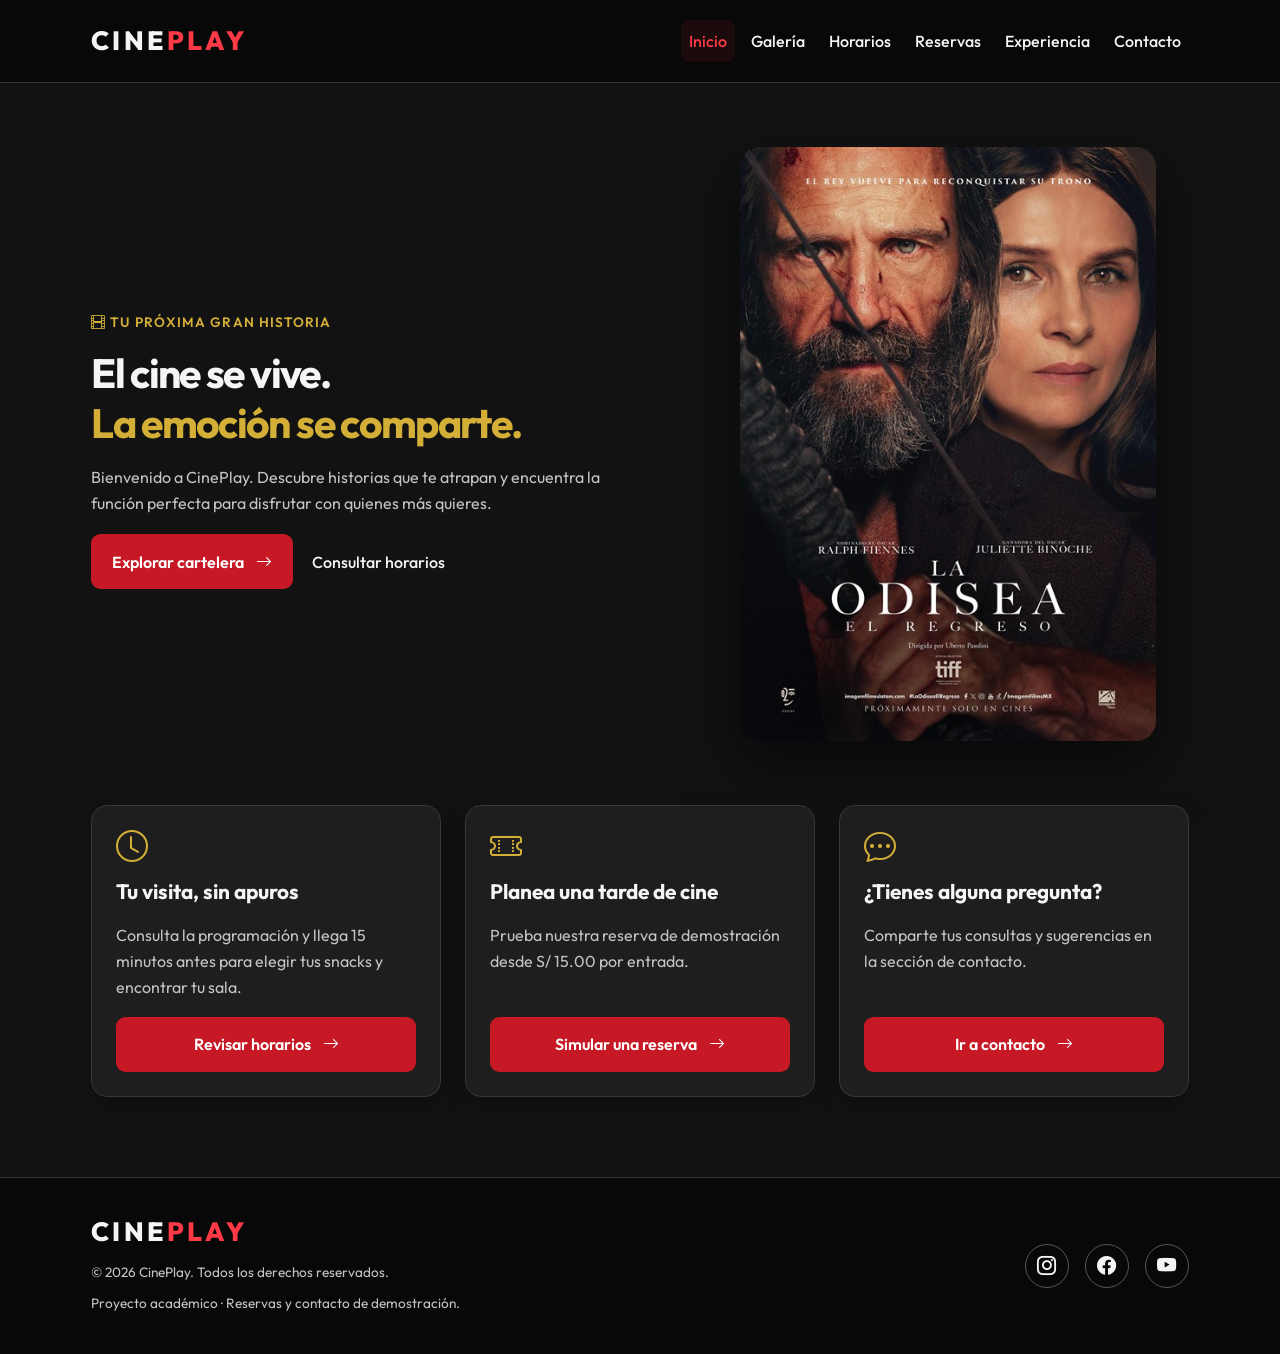
==== commit 8f56623f: "Refactor to APF2" ====
--- a/index.html
+++ b/index.html
@@ -12,7 +12,7 @@
     <link rel="stylesheet" href="style.css">
     <script src="script.js" defer></script>
 </head>
-<body>
+<body class="site-layout">
     <a class="skip-link" href="#contenido">Saltar al contenido</a>
     <header class="site-header">
         <div class="container header-inner">
@@ -23,7 +23,7 @@
             <nav id="menu-principal" aria-label="Navegación principal">
                 <ul>
                     <li><a href="#inicio" aria-current="location">Inicio</a></li>
-                    <li><a href="#cartelera">Cartelera</a></li>
+                    <li><a href="#cartelera">Galería</a></li>
                     <li><a href="#horarios">Horarios</a></li>
                     <li><a href="#reservas">Reservas</a></li>
                     <li><a href="#experiencia">Experiencia</a></li>
@@ -52,7 +52,7 @@
                 <div><p class="eyebrow">Encuentra tu próxima película</p><h2 id="cartelera-title">Historias para todos los gustos</h2></div>
                 <a class="text-link" href="#cartelera">Ver toda la galería <i class="bi bi-arrow-up-right" aria-hidden="true"></i></a>
             </div>
-            <div class="movie-grid">
+            <section class="cards" aria-label="Galería de películas">
                 <article class="movie-card">
                     <img src="img/Moda2.jpg" alt="Póster de El Diablo Viste a la Moda 2" width="870" height="627" loading="lazy" decoding="async">
                     <div class="card-copy"><p class="eyebrow">Drama</p><h3>El Diablo Viste a la Moda 2</h3><p><i class="bi bi-clock" aria-hidden="true"></i> 7:00 p. m.</p><a href="#horarios">Ver función <i class="bi bi-arrow-right" aria-hidden="true"></i></a></div>
@@ -73,9 +73,9 @@
                     <img src="img/Odisea.jpg" alt="Póster de La Odisea" width="2100" height="3000" loading="lazy" decoding="async">
                     <div class="card-copy"><p class="eyebrow">Acción</p><h3>La Odisea</h3><p>8:00 p. m.</p><a href="#horarios">Ver función <i class="bi bi-arrow-right" aria-hidden="true"></i></a></div>
                 </article>
-            </div>
+            </section>
             <h3 class="subheading">Preestrenos - Programación de demostración</h3>
-            <div class="movie-grid">
+            <section class="cards" aria-label="Galería de películas">
 <article class="movie-card">
                     <img src="img/Verity.jpg" alt="Póster de Verity" width="1080" height="1600" loading="lazy" decoding="async">
                     <div class="card-copy"><p class="eyebrow">Suspenso</p><h3>Verity</h3><p>01 de octubre</p></div>
@@ -92,7 +92,7 @@
                     <img src="img/Hexed.jpg" alt="Póster de Hechizo: Bienvenidos a Hexe" width="452" height="678" loading="lazy" decoding="async">
                     <div class="card-copy"><p class="eyebrow">Aventura</p><h3>Hechizo: Bienvenidos a Hexe</h3><p>26 de noviembre</p></div>
                 </article>
-            </div>
+            </section>
         </section>
         <section class="container section" id="horarios" aria-labelledby="horarios-title">
             <p class="eyebrow">Organiza tu visita</p><h2 id="horarios-title">Salas y horarios</h2>
@@ -144,7 +144,7 @@
             </div>
         </section>
         <section class="contacto container section" id="contacto" aria-labelledby="contacto-title">
-            <div><p class="eyebrow">Estamos para escucharte</p><h2 id="contacto-title">Conversemos</h2><p>Comparte tus preguntas, ideas o sugerencias para mejorar la experiencia CinePlay.</p><p class="form-note">Formulario :</p></div>
+            <div><p class="eyebrow">Estamos para escucharte</p><h2 id="contacto-title">Conversemos</h2><p>Comparte tus preguntas, ideas o sugerencias para mejorar la experiencia CinePlay.</p><p class="form-note">Formulario de contacto</p></div>
             <form id="contact-form">
                 <label for="nombre">Nombre</label>
                 <input id="nombre" name="nombre" type="text" autocomplete="name" placeholder="Tu nombre completo" required maxlength="100">
@@ -157,6 +157,26 @@
             </form>
         </section>
     </main>
+    <aside class="sidebar" aria-labelledby="sidebar-title">
+        <div class="sidebar-panel">
+            <i class="bi bi-clock sidebar-icon" aria-hidden="true"></i>
+            <h2 id="sidebar-title">Tu visita, sin apuros</h2>
+            <p>Consulta la programación y llega 15 minutos antes para elegir tus snacks y encontrar tu sala.</p>
+            <a class="button" href="#horarios">Revisar horarios <i class="bi bi-arrow-right" aria-hidden="true"></i></a>
+        </div>
+        <div class="sidebar-panel">
+            <i class="bi bi-ticket-perforated sidebar-icon" aria-hidden="true"></i>
+            <h3>Planea una tarde de cine</h3>
+            <p>Prueba nuestra reserva de demostración desde S/ 15.00 por entrada.</p>
+            <a class="button" href="#reservas">Simular una reserva <i class="bi bi-arrow-right" aria-hidden="true"></i></a>
+        </div>
+        <div class="sidebar-panel">
+            <i class="bi bi-chat-dots sidebar-icon" aria-hidden="true"></i>
+            <h3>¿Tienes alguna pregunta?</h3>
+            <p>Comparte tus consultas y sugerencias en la sección de contacto.</p>
+            <a class="button" href="#contacto">Ir a contacto <i class="bi bi-arrow-right" aria-hidden="true"></i></a>
+        </div>
+    </aside>
     <footer>
         <div class="container footer-inner">
             <div><a class="brand" href="#inicio">CINE<span>PLAY</span></a><p>&copy; 2026 CinePlay. Todos los derechos reservados.</p><p>Proyecto académico · Reservas y contacto de demostración.</p></div>
--- a/style.css
+++ b/style.css
@@ -251,7 +251,6 @@
     gap: .5rem;
 }
 
-.movie-grid,
 .experience-grid {
     display: grid;
     grid-template-columns: minmax(0, 1fr);
@@ -332,10 +331,6 @@
     font-size: .9rem;
 }
 
-#contact-status {
-    margin: 0;
-}
-
 footer {
     background: #080808;
     border-top: 1px solid #333;
@@ -380,7 +375,6 @@
         grid-template-columns: 1.15fr 1fr;
     }
 
-    .movie-grid,
     .experience-grid {
         grid-template-columns: repeat(2, minmax(0, 1fr));
     }
@@ -421,7 +415,6 @@
         padding-block: 4rem;
     }
 
-    .movie-grid,
     .experience-grid {
         grid-template-columns: repeat(3, minmax(0, 1fr));
     }
@@ -530,3 +523,145 @@
 body:has(.simulation-modal[open]) {
     overflow: hidden;
 }
+
+/* Grid organiza las regiones principales; Flexbox distribuye sus componentes. */
+.site-layout {
+    display: grid;
+    grid-template-columns: minmax(0, 1fr);
+    grid-template-areas: "header" "main" "aside" "footer";
+}
+.site-header { grid-area: header; }
+main { grid-area: main; min-width: 0; }
+.sidebar {
+    grid-area: aside;
+    display: flex;
+    flex-direction: column;
+    gap: 1.5rem;
+    min-width: 0;
+    padding: 2.5rem 6%;
+}
+footer { grid-area: footer; }
+.sidebar-panel {
+    padding: 1.5rem;
+    background: var(--surface);
+    border: 1px solid #373737;
+    border-radius: 1rem;
+    box-shadow: 0 .5rem 1.5rem #0003;
+    overflow-wrap: anywhere;
+}
+.sidebar-panel h2 { font-size: 1.5rem; }
+.sidebar-panel h3 { margin-top: 0; }
+.sidebar-panel .button { width: 100%; }
+.sidebar-icon { display: block; color: var(--gold); font-size: 2rem; margin-bottom: 1rem; }
+.cards {
+    display: flex;
+    flex-wrap: wrap;
+    align-items: stretch;
+    gap: 1.5rem;
+}
+.cards > .movie-card {
+    flex: 0 1 100%;
+    display: flex;
+    flex-direction: column;
+}
+.movie-card > img {
+    aspect-ratio: 2 / 3;
+    object-fit: cover;
+}
+.card-copy {
+    display: flex;
+    flex-direction: column;
+    flex: 1;
+    align-items: flex-start;
+}
+.card-copy > a { margin-top: auto; }
+@media (min-width: 768px) {
+    .cards > .movie-card { flex-basis: calc((100% - 1.5rem) / 2); }
+    .sidebar { flex-direction: row; flex-wrap: wrap; padding-inline: 4%; }
+    .sidebar-panel { flex: 1 1 15rem; }
+}
+@media (min-width: 1024px) {
+    .site-layout {
+        grid-template-columns: minmax(0, 1fr);
+        grid-template-areas: "header" "main" "aside" "footer";
+        max-width: 100rem;
+        margin-inline: auto;
+    }
+    .sidebar { flex-direction: row; flex-wrap: wrap; padding: 0 4% 3rem; }
+    .sidebar-panel { flex: 1 1 15rem; }
+    .hero { grid-template-columns: minmax(0, 1fr); gap: 2rem; }
+    .header-inner { column-gap: 2rem; }
+    nav ul { flex-wrap: wrap; }
+    .contacto { grid-template-columns: minmax(0, 1fr); gap: 1.5rem; }
+    .experience-grid { grid-template-columns: minmax(0, 1fr); }
+}
+@media (min-width: 1280px) {
+    .hero { grid-template-columns: 1.15fr 1fr; }
+    .cards > .movie-card { flex-basis: calc((100% - 3rem) / 3); }
+    .experience-grid { grid-template-columns: repeat(3, minmax(0, 1fr)); }
+    .contacto { grid-template-columns: minmax(0, 1fr) minmax(0, 1.2fr); gap: 2rem; }
+}
+
+/* Una vista por sección; el bloque complementario acompaña solo al inicio. */
+.js main > section[hidden] { display: none; }
+.site-layout {
+    min-height: 100vh;
+    grid-template-rows: auto 1fr auto auto;
+}
+.js .site-layout:not(.home-view) {
+    grid-template-rows: auto 1fr auto;
+    grid-template-columns: minmax(0, 1fr);
+    grid-template-areas: "header" "main" "footer";
+}
+nav a[aria-current="location"] {
+    background: #ff394514;
+    border-radius: .5rem;
+}
+@media (min-width: 1024px) {
+    .site-layout.home-view {
+        grid-template-rows: auto 1fr auto auto;
+        align-items: start;
+    }
+    .site-header, footer { align-self: stretch; }
+    .hero { grid-template-columns: minmax(0, 1.15fr) minmax(0, 1fr); gap: 2rem; }
+    .hero h1 { font-size: clamp(2rem, 3.2vw, 3.5rem); }
+    .header-inner { flex-wrap: nowrap; }
+    nav ul { flex-wrap: nowrap; gap: .5rem; }
+    .contacto { grid-template-columns: minmax(0, 1fr) minmax(0, 1.2fr); gap: 3rem; }
+    .cards > .movie-card { flex-basis: calc((100% - 3rem) / 3); }
+}
+
+/* Información complementaria debajo de la portada, sin columna lateral. */
+.sidebar {
+    width: 100%;
+    max-width: 75rem;
+    margin-inline: auto;
+}
+@media (min-width: 1024px) {
+    .sidebar-panel { flex-basis: calc((100% - 3rem) / 3); }
+    .hero { gap: 4rem; }
+}
+
+/* Tarjetas complementarias con jerarquía y acciones uniformes. */
+.sidebar { align-items: stretch; }
+.sidebar-panel {
+    display: flex;
+    flex-direction: column;
+    gap: 1rem;
+}
+.sidebar-panel .sidebar-icon {
+    margin: 0;
+    font-size: 2rem;
+    line-height: 1;
+}
+.sidebar-panel h2,
+.sidebar-panel h3 {
+    margin: 0;
+    font-size: 1.3rem;
+    line-height: 1.3;
+}
+.sidebar-panel p { margin: 0; }
+.sidebar-panel .button {
+    margin-top: auto;
+    width: 100%;
+}
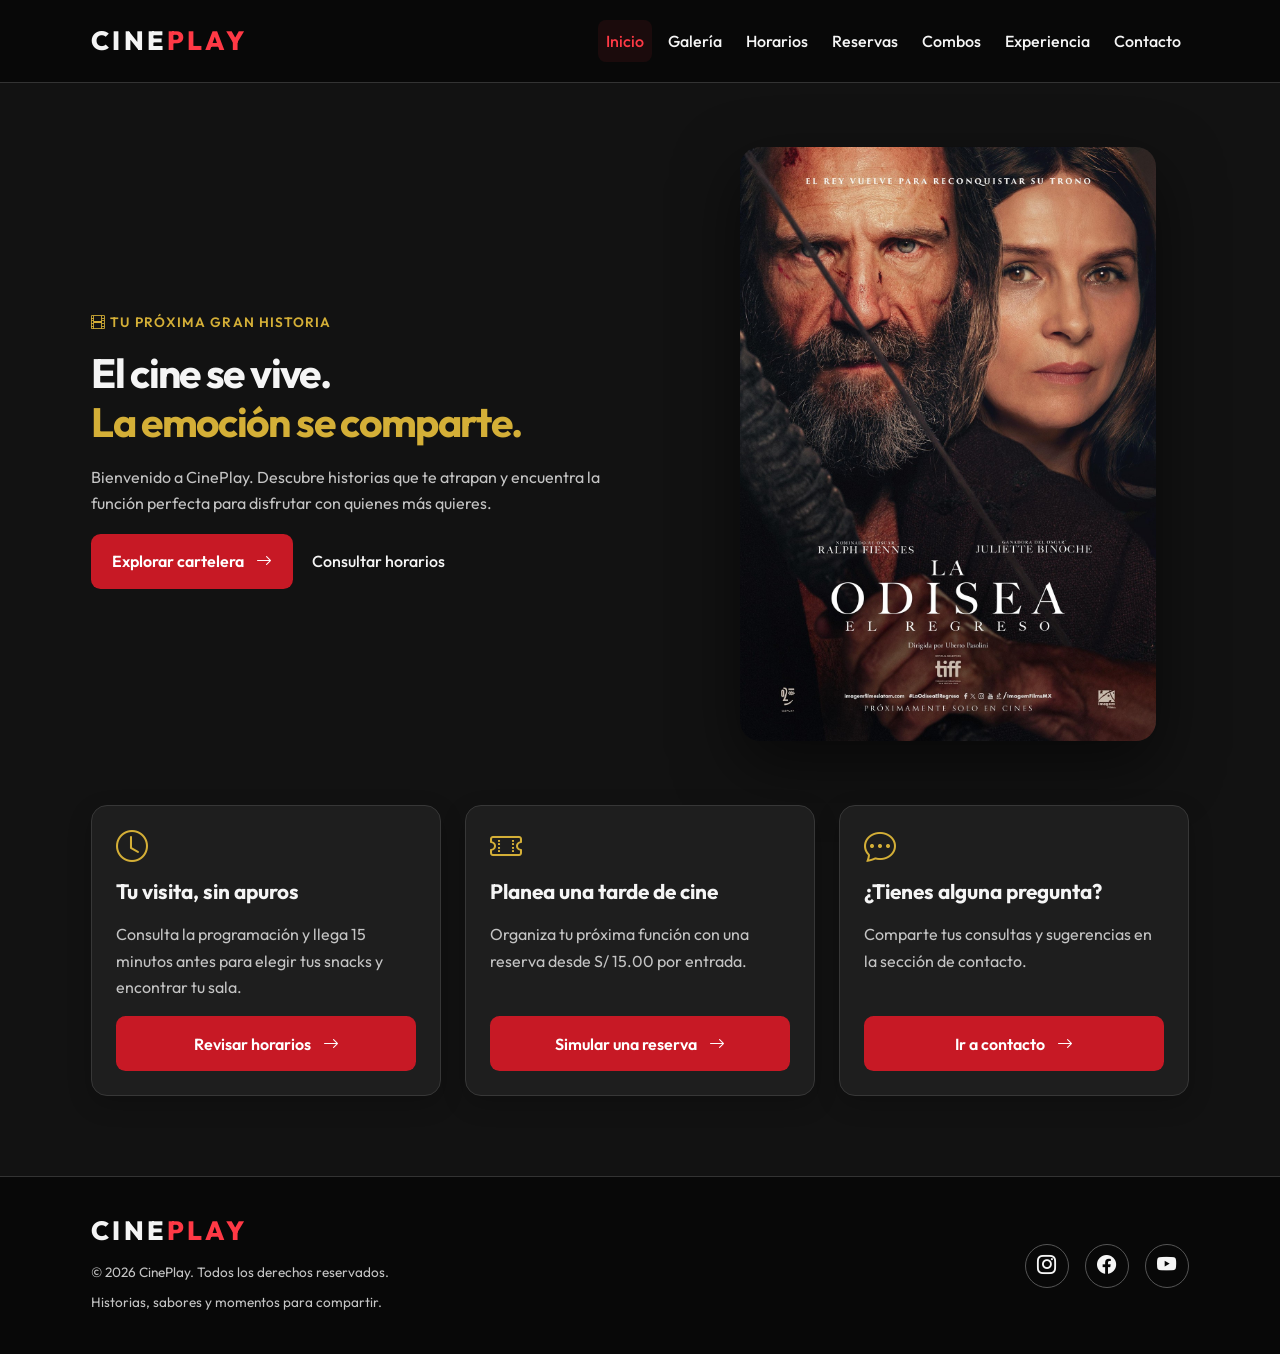
==== commit 57d2ce95: "Adding JS" ====
--- a/index.html
+++ b/index.html
@@ -3,14 +3,14 @@
 <head>
     <meta charset="UTF-8">
     <meta name="viewport" content="width=device-width, initial-scale=1.0">
-    <meta name="description" content="Descubre la cartelera de CinePlay, consulta horarios y disfruta del cine con amigos y familia.">
+    <meta name="description" content="Descubre la cartelera de CinePlay, reserva tu función y compra combos para disfrutar el cine sin hacer colas.">
     <title>CinePlay — Vive el cine</title>
     <link rel="preconnect" href="https://fonts.googleapis.com">
     <link rel="preconnect" href="https://fonts.gstatic.com" crossorigin>
     <link href="https://fonts.googleapis.com/css2?family=Outfit:wght@400;500;600;700;800&display=swap" rel="stylesheet">
     <link rel="stylesheet" href="https://cdn.jsdelivr.net/npm/bootstrap-icons@1.11.3/font/bootstrap-icons.min.css">
     <link rel="stylesheet" href="style.css">
-    <script src="script.js" defer></script>
+    <script src="app.js" defer></script>
 </head>
 <body class="site-layout">
     <a class="skip-link" href="#contenido">Saltar al contenido</a>
@@ -26,6 +26,7 @@
                     <li><a href="#cartelera">Galería</a></li>
                     <li><a href="#horarios">Horarios</a></li>
                     <li><a href="#reservas">Reservas</a></li>
+                    <li><a href="#combos">Combos</a></li>
                     <li><a href="#experiencia">Experiencia</a></li>
                     <li><a href="#contacto">Contacto</a></li>
                 </ul>
@@ -74,7 +75,7 @@
                     <div class="card-copy"><p class="eyebrow">Acción</p><h3>La Odisea</h3><p>8:00 p. m.</p><a href="#horarios">Ver función <i class="bi bi-arrow-right" aria-hidden="true"></i></a></div>
                 </article>
             </section>
-            <h3 class="subheading">Preestrenos - Programación de demostración</h3>
+            <h3 class="subheading">Próximos estrenos</h3>
             <section class="cards" aria-label="Galería de películas">
 <article class="movie-card">
                     <img src="img/Verity.jpg" alt="Póster de Verity" width="1080" height="1600" loading="lazy" decoding="async">
@@ -98,7 +99,7 @@
             <p class="eyebrow">Organiza tu visita</p><h2 id="horarios-title">Salas y horarios</h2>
             <div class="table-container" tabindex="0" role="region" aria-label="Tabla de horarios con desplazamiento horizontal">
                 <table>
-                    <caption>Programación de demostración</caption>
+                    <caption>Funciones disponibles</caption>
                     <thead><tr><th scope="col">Sala</th><th scope="col">Película</th><th scope="col">Clasificación</th><th scope="col">Horario</th></tr></thead>
                     <tbody>
                         <tr><td>Sala 1</td><td>El Día de la Revelación</td><td>+14</td><td>5:00 p. m.</td></tr>
@@ -113,7 +114,7 @@
             <a class="button" href="#reservas">Simular reserva <i class="bi bi-ticket-perforated" aria-hidden="true"></i></a>
         </section>
         <section class="contacto container section" id="reservas" aria-labelledby="reservas-title">
-            <div><p class="eyebrow">Tu próxima función</p><h2 id="reservas-title">Reserva simulada</h2><p>Elige una película y su función. Precio de demostración: S/ 15.00 por entrada.</p><p class="form-note">No se realiza ningún cobro ni reserva real.</p></div>
+            <div><p class="eyebrow">Tu próxima función</p><h2 id="reservas-title">Reserva de entradas</h2><p>Elige una película y su función. Precio referencial: S/ 15.00 por entrada.</p><p class="form-note">Esta reserva es una simulación: no se realiza ningún cobro ni reserva real.</p></div>
             <div>
                 <form id="reservation-form">
                     <label for="funcion">Película y función</label>
@@ -156,6 +157,42 @@
                 <noscript>Activa JavaScript para probar el formulario de demostración.</noscript>
             </form>
         </section>
+        <section class="container section combos-section" id="combos" aria-labelledby="combos-title">
+            <div class="combos-heading">
+                <div>
+                    <p class="eyebrow">Elige tus favoritos</p>
+                    <h2 id="combos-title">Combos para disfrutar la función</h2>
+                    <p>Compra tus snacks antes de llegar al cine y disfruta tu película sin hacer colas.</p>
+                </div>
+                <button class="cart-jump-button" id="cart-jump-button" type="button" aria-controls="cart-panel">
+                    <i class="bi bi-bag" aria-hidden="true"></i>
+                    Mi carrito <span id="cart-count" aria-live="polite">0</span>
+                </button>
+            </div>
+            <div class="combo-catalog" id="combo-catalog" aria-label="Catálogo de combos"></div>
+            <section class="cart-panel" id="cart-panel" aria-labelledby="cart-title">
+                <div class="cart-heading">
+                    <div>
+                        <p class="eyebrow">Tu pedido</p>
+                        <h3 id="cart-title">Carrito de compras</h3>
+                    </div>
+                    <p id="cart-item-count" class="cart-item-count">0 productos</p>
+                </div>
+                <div class="cart-items" id="cart-items" aria-live="polite"></div>
+                <div class="cart-footer">
+                    <div class="cart-totals" aria-live="polite">
+                        <p>Subtotal <strong id="cart-subtotal">S/ 0.00</strong></p>
+                        <p class="cart-total">Total <strong id="cart-total">S/ 0.00</strong></p>
+                    </div>
+                    <p class="cart-note">Pedido simulado. No se realizan cobros en línea.</p>
+                    <div class="cart-actions">
+                        <button class="cart-clear-button" id="clear-cart-button" type="button" disabled>Vaciar carrito</button>
+                        <button class="button" id="checkout-button" type="button" disabled>Confirmar pedido <i class="bi bi-arrow-right" aria-hidden="true"></i></button>
+                    </div>
+                    <p class="cart-message" id="cart-message" aria-live="polite"></p>
+                </div>
+            </section>
+        </section>
     </main>
     <aside class="sidebar" aria-labelledby="sidebar-title">
         <div class="sidebar-panel">
@@ -167,7 +204,7 @@
         <div class="sidebar-panel">
             <i class="bi bi-ticket-perforated sidebar-icon" aria-hidden="true"></i>
             <h3>Planea una tarde de cine</h3>
-            <p>Prueba nuestra reserva de demostración desde S/ 15.00 por entrada.</p>
+            <p>Organiza tu próxima función con una reserva desde S/ 15.00 por entrada.</p>
             <a class="button" href="#reservas">Simular una reserva <i class="bi bi-arrow-right" aria-hidden="true"></i></a>
         </div>
         <div class="sidebar-panel">
@@ -179,7 +216,7 @@
     </aside>
     <footer>
         <div class="container footer-inner">
-            <div><a class="brand" href="#inicio">CINE<span>PLAY</span></a><p>&copy; 2026 CinePlay. Todos los derechos reservados.</p><p>Proyecto académico · Reservas y contacto de demostración.</p></div>
+            <div><a class="brand" href="#inicio">CINE<span>PLAY</span></a><p>&copy; 2026 CinePlay. Todos los derechos reservados.</p><p>Historias, sabores y momentos para compartir.</p></div>
             <div class="social-icons" aria-label="Redes sociales de referencia">
                 <a href="https://www.instagram.com/" aria-label="Instagram (sitio general)"><i class="bi bi-instagram" aria-hidden="true"></i></a>
                 <a href="https://www.facebook.com/" aria-label="Facebook (sitio general)"><i class="bi bi-facebook" aria-hidden="true"></i></a>
@@ -197,6 +234,12 @@
             <dt>Entradas</dt><dd id="summary-count"></dd>
             <dt>Total simulado</dt><dd id="summary-total"></dd>
         </dl>
+        <div id="order-details" class="order-details" hidden>
+            <p><strong>Cliente:</strong> <span id="order-customer"></span></p>
+            <p><strong>Productos:</strong></p>
+            <ul id="order-summary-items"></ul>
+            <p class="order-total"><strong>Total:</strong> <span id="order-total"></span></p>
+        </div>
         <p id="simulation-timeout" class="form-note">Se cerrará automáticamente en 10 segundos. 🚀</p>
     </dialog>
 </body>
--- a/style.css
+++ b/style.css
@@ -497,6 +497,13 @@
     background: var(--surface);
     color: var(--text);
     box-shadow: 0 1.5rem 4rem #0008;
+    opacity: 0;
+    transform: scale(.96);
+    transition: opacity .24s ease, transform .24s ease;
+}
+.simulation-modal[open].is-visible {
+    opacity: 1;
+    transform: scale(1);
 }
 .simulation-modal::backdrop {
     background: rgb(0 0 0 / 75%);
@@ -665,3 +672,259 @@
     margin-top: auto;
     width: 100%;
 }
+
+.combos-section {
+    border-top: 1px solid #373737;
+}
+.combos-heading {
+    display: grid;
+    gap: 1.25rem;
+    align-items: center;
+    margin-bottom: 1.5rem;
+}
+.combos-heading h2 {
+    margin-bottom: .75rem;
+}
+.combos-heading p:last-child {
+    margin-bottom: 0;
+}
+.cart-jump-button {
+    display: inline-flex;
+    justify-self: start;
+    align-items: center;
+    gap: .65rem;
+    padding: .8rem 1rem;
+    border: 1px solid #555;
+    border-radius: .65rem;
+    background: var(--surface);
+    color: var(--text);
+    font-weight: 600;
+}
+.cart-jump-button:hover {
+    border-color: var(--gold);
+    color: var(--gold);
+}
+.cart-jump-button span {
+    display: grid;
+    min-width: 1.6rem;
+    min-height: 1.6rem;
+    place-items: center;
+    border-radius: 50%;
+    background: var(--accent);
+    color: #fff;
+    font-size: .85rem;
+}
+.combo-catalog {
+    display: grid;
+    grid-template-columns: minmax(0, 1fr);
+    gap: 1.25rem;
+}
+.combo-card {
+    min-width: 0;
+    border: 1px solid #373737;
+    border-radius: 1rem;
+    background: var(--surface);
+    box-shadow: 0 .5rem 1.5rem #0003;
+    overflow: hidden;
+    transition: transform .2s ease, box-shadow .2s ease;
+}
+.combo-card > img {
+    width: 100%;
+    aspect-ratio: 16 / 9;
+    object-fit: cover;
+}
+.combo-card-content {
+    display: flex;
+    flex-direction: column;
+    align-items: flex-start;
+    min-height: 14rem;
+    padding: 1.25rem;
+}
+.combo-card h3 {
+    margin-top: 0;
+    color: var(--gold);
+}
+.combo-card-content > p:not(.combo-price) {
+    margin-top: 0;
+}
+.combo-price {
+    margin: auto 0 1rem;
+    color: #fff;
+    font-size: 1.35rem;
+    font-weight: 700;
+}
+.combo-card-controls {
+    display: grid;
+    grid-template-columns: minmax(4.5rem, 1fr) minmax(4.5rem, 5rem);
+    align-items: center;
+    gap: .5rem;
+    width: 100%;
+}
+.combo-card-controls label {
+    display: block;
+    grid-column: 1 / -1;
+    margin-bottom: -.4rem;
+    color: var(--muted);
+    font-size: .9rem;
+}
+.combo-card-controls input {
+    min-width: 0;
+    padding: .65rem .75rem;
+}
+.combo-card-controls .button {
+    grid-column: 1 / -1;
+    width: 100%;
+    padding: .75rem .9rem;
+}
+.cart-panel {
+    margin-top: 2rem;
+    padding: 1.25rem;
+    border: 1px solid #373737;
+    border-radius: 1rem;
+    background: linear-gradient(145deg, #222, #171717);
+    scroll-margin-top: 1rem;
+}
+.cart-heading {
+    display: flex;
+    flex-wrap: wrap;
+    align-items: center;
+    justify-content: space-between;
+    gap: .5rem 1rem;
+    border-bottom: 1px solid #373737;
+    padding-bottom: .75rem;
+}
+.cart-heading h3 {
+    margin: 0;
+}
+.cart-heading .eyebrow {
+    margin-top: 0;
+}
+.cart-item-count {
+    margin: 0;
+}
+.cart-items {
+    display: grid;
+    gap: .75rem;
+}
+.cart-empty {
+    margin: 0;
+    padding: 1.25rem .25rem;
+}
+.cart-item {
+    display: grid;
+    gap: .75rem;
+    padding: 1rem 0;
+    border-bottom: 1px solid #373737;
+}
+.cart-item-info h4 {
+    margin: 0;
+    font-size: 1.05rem;
+}
+.cart-item-info p {
+    margin: .25rem 0 0;
+    font-size: .9rem;
+}
+.cart-item-controls {
+    display: grid;
+    grid-template-columns: minmax(4.5rem, 1fr) minmax(4rem, 5rem);
+    align-items: center;
+    gap: .5rem;
+}
+.cart-item-controls label {
+    color: var(--muted);
+    font-size: .9rem;
+}
+.cart-item-controls input {
+    padding: .5rem;
+}
+.cart-line-total {
+    justify-self: start;
+}
+.cart-remove-button,
+.cart-clear-button {
+    border: 1px solid #666;
+    border-radius: .5rem;
+    padding: .55rem .75rem;
+    background: transparent;
+    color: var(--text);
+}
+.cart-remove-button:hover,
+.cart-clear-button:hover:not(:disabled) {
+    background: #373737;
+}
+.cart-footer {
+    display: grid;
+    gap: .75rem;
+    padding-top: 1rem;
+}
+.cart-totals p {
+    display: flex;
+    justify-content: space-between;
+    gap: 1rem;
+    margin: .35rem 0;
+}
+.cart-totals .cart-total {
+    padding-top: .65rem;
+    border-top: 1px solid #555;
+    color: #fff;
+    font-size: 1.15rem;
+}
+.cart-note,
+.cart-message {
+    margin: 0;
+    font-size: .9rem;
+}
+.cart-actions {
+    display: grid;
+    gap: .75rem;
+}
+.cart-actions .button {
+    width: 100%;
+}
+.cart-actions button:disabled {
+    cursor: not-allowed;
+    opacity: .5;
+}
+.order-details ul {
+    display: grid;
+    gap: .5rem;
+    padding-left: 1.25rem;
+}
+.order-total {
+    padding-top: .75rem;
+    border-top: 1px solid #555;
+    font-size: 1.1rem;
+}
+@media (min-width: 768px) {
+    .combos-heading {
+        grid-template-columns: minmax(0, 1fr) auto;
+    }
+    .cart-jump-button {
+        justify-self: end;
+    }
+    .combo-catalog {
+        grid-template-columns: repeat(2, minmax(0, 1fr));
+    }
+    .cart-panel {
+        padding: 1.75rem;
+    }
+    .cart-item {
+        grid-template-columns: minmax(0, 1fr) auto;
+        align-items: center;
+    }
+    .cart-item-controls {
+        grid-template-columns: auto minmax(4.5rem, 5rem) auto auto;
+    }
+    .cart-actions {
+        grid-template-columns: auto minmax(12rem, auto);
+        justify-content: end;
+    }
+    .cart-actions .button {
+        width: auto;
+    }
+}
+@media (min-width: 1280px) {
+    .combo-catalog {
+        grid-template-columns: repeat(4, minmax(0, 1fr));
+    }
+}
